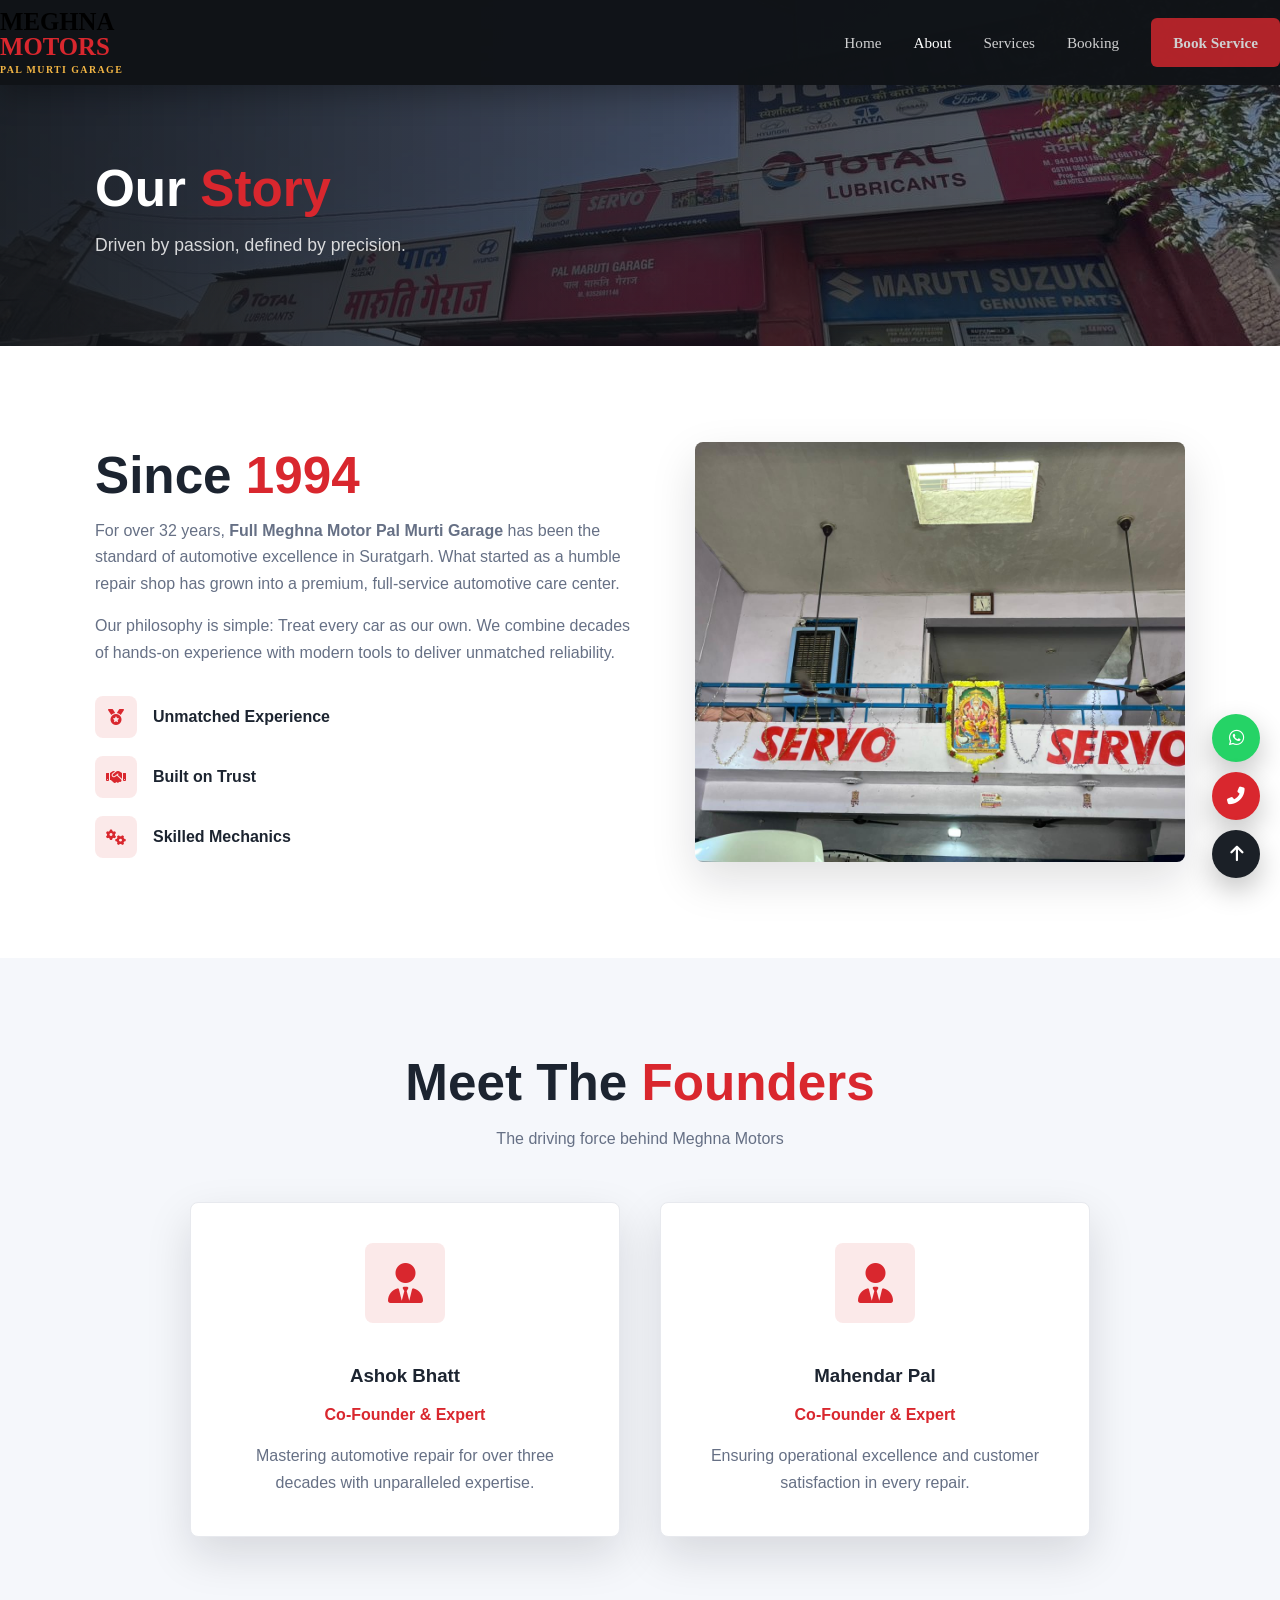
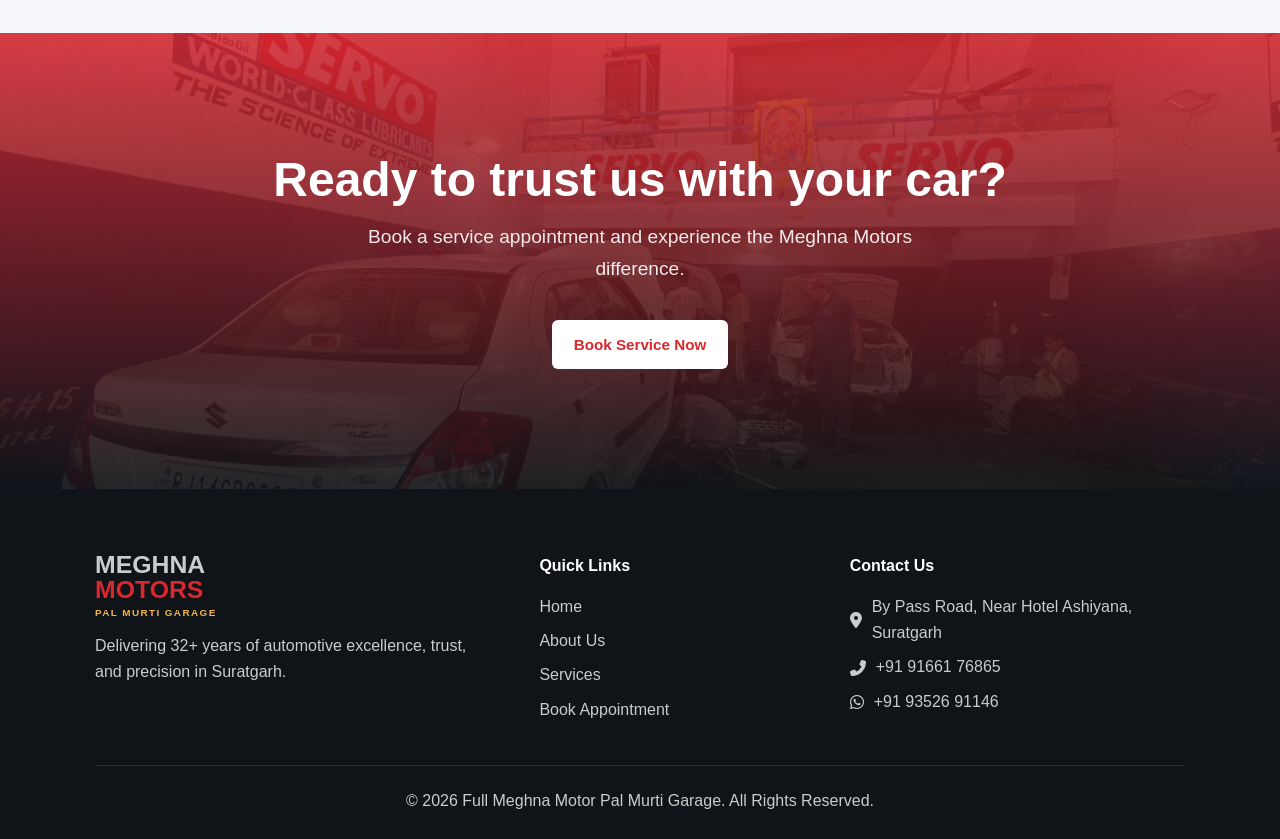
==== about.html @ 24b5ee2b "Add files via upload" ====
<!DOCTYPE html>
<html lang="en">

<head>
    <meta charset="UTF-8">
    <meta name="viewport" content="width=device-width, initial-scale=1.0">
    <meta name="description" content="About Full Meghna Motor Pal Murti Garage - 32+ years of trusted car service in Suratgarh.">
    <meta name="keywords" content="about meghna motors, car service suratgarh, garage history">
    <meta name="author" content="Full Meghna Motor Pal Murti Garage">
    <meta http-equiv="X-Content-Type-Options" content="nosniff">
    <meta http-equiv="X-Frame-Options" content="DENY">
    <meta http-equiv="X-XSS-Protection" content="1; mode=block">
    <title>About Us | Meghna Motor Pal Murti Garage</title>
    <link rel="icon" href="./images/favicon.png">
    <link rel="stylesheet" href="https://cdnjs.cloudflare.com/ajax/libs/font-awesome/6.4.0/css/all.min.css">
    <link rel="stylesheet" href="./style.css">
</head>
<body>

    <!-- Sticky Navbar -->
    <nav class="navbar solid">
        <div class="container">
            <a href="index.html" class="logo">
                Meghna <span>Motors</span>
                <small>PAL MURTI GARAGE</small>
            </a>
            <div class="nav-links">
                <a href="index.html">Home</a>
                <a href="about.html" class="active">About</a>
                <a href="services.html">Services</a>
                <a href="booking.html">Booking</a>
                <a href="booking.html" class="btn btn-primary">Book Service</a>
            </div>
            <button class="hamburger"><i class="fa-solid fa-bars-staggered"></i></button>
        </div>
    </nav>

    <!-- Page Header -->
    <header class="page-header" style="background: linear-gradient(90deg, rgba(16, 19, 23, 0.9), rgba(16, 19, 23, 0.46)), url('./images/hero/2.png') center/cover no-repeat;">
        <div class="container reveal">
            <h1>Our <span class="text-accent">Story</span></h1>
            <p>Driven by passion, defined by precision.</p>
        </div>
    </header>

    <!-- Story Section -->
    <section class="section">
        <div class="container">
            <div class="about-grid">
                <div class="about-text reveal">
                    <h2>Since <span class="text-accent">1994</span></h2>
                    <p>For over 32 years, <strong>Full Meghna Motor Pal Murti Garage</strong> has been the standard of automotive excellence in Suratgarh. What started as a humble repair shop has grown into a premium, full-service automotive care center.</p>
                    <p>Our philosophy is simple: Treat every car as our own. We combine decades of hands-on experience with modern tools to deliver unmatched reliability.</p>
                    
                    <div class="features-list" style="margin-top: 30px;">
                        <div class="feature-item">
                            <div class="feature-icon"><i class="fas fa-medal"></i></div>
                            <div>
                                <h4 style="margin-top: 8px;">Unmatched Experience</h4>
                            </div>
                        </div>
                        <div class="feature-item">
                            <div class="feature-icon"><i class="fas fa-handshake"></i></div>
                            <div>
                                <h4 style="margin-top: 8px;">Built on Trust</h4>
                            </div>
                        </div>
                        <div class="feature-item">
                            <div class="feature-icon"><i class="fas fa-cogs"></i></div>
                            <div>
                                <h4 style="margin-top: 8px;">Skilled Mechanics</h4>
                            </div>
                        </div>
                    </div>
                </div>
                <div class="about-img-wrap reveal-right delay-1">
                    <img src="./images/interior/1.png" alt="Garage History" loading="lazy">
                </div>
            </div>
        </div>
    </section>

    <!-- Owners Section -->
    <section class="section bg-alt">
        <div class="container">
            <div style="text-align: center; margin-bottom: 50px;" class="reveal">
                <h2>Meet The <span class="text-accent">Founders</span></h2>
                <p style="color: var(--text-muted);">The driving force behind Meghna Motors</p>
            </div>
            
            <div class="about-grid" style="grid-template-columns: 1fr 1fr; max-width: 900px; margin: 0 auto; gap: 40px;">
                <div class="service-card reveal" style="padding: 40px; text-align: center;">
                    <div class="feature-icon" style="width: 80px; height: 80px; font-size: 2.5rem; margin: 0 auto 20px;">
                        <i class="fas fa-user-tie"></i>
                    </div>
                    <h3>Ashok Bhatt</h3>
                    <p style="color: var(--accent); font-weight: 600; margin-bottom: 15px;">Co-Founder &amp; Expert</p>
                    <p>Mastering automotive repair for over three decades with unparalleled expertise.</p>
                </div>
                <div class="service-card reveal delay-1" style="padding: 40px; text-align: center;">
                    <div class="feature-icon" style="width: 80px; height: 80px; font-size: 2.5rem; margin: 0 auto 20px;">
                        <i class="fas fa-user-tie"></i>
                    </div>
                    <h3>Mahendar Pal</h3>
                    <p style="color: var(--accent); font-weight: 600; margin-bottom: 15px;">Co-Founder &amp; Expert</p>
                    <p>Ensuring operational excellence and customer satisfaction in every repair.</p>
                </div>
            </div>
        </div>
    </section>

    <!-- CTA -->
    <section class="cta-section reveal">
        <div class="container">
            <h2>Ready to trust us with your car?</h2>
            <p>Book a service appointment and experience the Meghna Motors difference.</p>
            <a href="booking.html" class="btn btn-primary" style="background: #ffffff; color: var(--accent);">Book Service Now</a>
        </div>
    </section>

    <!-- Footer -->
    <footer class="footer">
        <div class="container">
            <div class="footer-grid">
                <div class="reveal">
                    <a href="index.html" class="logo">
                        Meghna <span>Motors</span>
                        <small>PAL MURTI GARAGE</small>
                    </a>
                    <p style="margin-top: 15px;">Delivering 32+ years of automotive excellence, trust, and precision in Suratgarh.</p>
                </div>
                
                <div class="reveal delay-1">
                    <h4>Quick Links</h4>
                    <ul>
                        <li><a href="index.html">Home</a></li>
                        <li><a href="about.html">About Us</a></li>
                        <li><a href="services.html">Services</a></li>
                        <li><a href="booking.html">Book Appointment</a></li>
                    </ul>
                </div>
                
                <div class="footer-contact reveal delay-2">
                    <h4>Contact Us</h4>
                    <p><i class="fas fa-map-marker-alt"></i> By Pass Road, Near Hotel Ashiyana, Suratgarh</p>
                    <p><i class="fas fa-phone-alt"></i> +91 91661 76865</p>
                    <p><i class="fab fa-whatsapp"></i> +91 93526 91146</p>
                </div>
            </div>
            
            <div class="footer-bottom">
                <p>&copy; 2026 Full Meghna Motor Pal Murti Garage. All Rights Reserved.</p>
            </div>
        </div>
    </footer>

    <!-- Floating Action Buttons -->
    <div class="floating-actions">
        <a href="https://wa.me/919352691146" class="float-btn btn-wa"><i class="fab fa-whatsapp"></i></a>
        <a href="tel:+919166176865" class="float-btn btn-call"><i class="fas fa-phone-alt"></i></a>
        <button class="float-btn btn-top"><i class="fas fa-arrow-up"></i></button>
    </div>

    <script src="./script.js"></script>
</body>
</html>
---- style.css ----
:root {
    --dark: #101317;
    --dark-soft: #1b2027;
    --accent: #d9272e;
    --accent-dark: #a71920;
    --gold: #f2b544;
    --text: #1c2430;
    --text-muted: #667085;
    --line: #e7e9ee;
    --bg: #ffffff;
    --bg-alt: #f5f7fb;
    --shadow: 0 18px 45px rgba(16, 19, 23, 0.13);
}

* { box-sizing: border-box; margin: 0; padding: 0; }
html { scroll-behavior: smooth; }
body {
    background: var(--bg);
    color: var(--text);
    font-family: "Inter", Arial, sans-serif;
    line-height: 1.65;
    overflow-x: hidden;
    opacity: 0;
    transition: opacity 0.6s ease;
}
body.loaded {
    opacity: 1;
}
a { color: inherit; text-decoration: none; }
img { display: block; max-width: 100%; height: auto; object-fit: cover; }
.container { width: 100%; max-width: 1120px; padding: 0 15px; margin: 0 auto; }

.navbar {
    position: absolute;
    top: 0;
    width: 100%;
    padding: 25px 80px;
    display: flex;
    justify-content: space-between;
    font-family: 'Playfair Display', serif;
    z-index: 1000;
    color: #000000;
    transition: 0.4s ease;
}
.navbar.solid,
.navbar.scrolled {
    background: rgba(16, 19, 23, 0.98);
    box-shadow: 0 10px 30px rgba(0, 0, 0, 0.3);
    padding: 10px 0;
}

.navbar .container {
    width: 100%;
    max-width: none;
    padding: 0;
    margin: 0;
    display: flex;
    justify-content: space-between;
    align-items: center;
}
.logo {
    display: inline-flex;
    flex-direction: column;
    font-size: 1.55rem;
    font-weight: 800;
    letter-spacing: 0;
    line-height: 1;
    text-transform: uppercase;
    margin-left: 0;
}
.logo span, .text-accent { color: var(--accent); }
.logo small {
    color: var(--gold);
    font-size: 0.62rem;
    font-weight: 700;
    letter-spacing: 1.4px;
    margin-top: 5px;
}
.nav-brand {
    font-family: 'Playfair Display', serif;
    font-size: 1rem;
    font-weight: 500;
    letter-spacing: 0.5px;
    color: #000000;
    text-transform: none;
}
.nav-links { align-items: center; display: flex; gap: 32px; font-family: 'Playfair Display', serif; font-size: 0.95rem; font-weight: 500; }
.nav-links a { opacity: 0.8; transition: color 0.2s ease, opacity 0.2s ease; }
.nav-links a:hover, .nav-links a.active { color: #000000; opacity: 1; }
.navbar.scrolled .nav-brand,
.navbar.scrolled .nav-links a,
.navbar.solid .nav-brand,
.navbar.solid .nav-links a { color: #ffffff; }
.navbar.reveal .nav-brand,
.navbar.reveal .nav-links a { color: #000000; }
.navbar.reveal {
    background: #ffffff;
    color: #000000;
    box-shadow: 0 5px 20px rgba(0,0,0,0.08);
    opacity: 1;
    transform: none;
}
.navbar.reveal a {
    color: #000000;
}
.navbar.reveal .hamburger {
    color: #000000;
}

.btn {
    align-items: center;
    border: 0;
    border-radius: 6px;
    cursor: pointer;
    display: inline-flex;
    font-family: inherit;
    font-size: 0.95rem;
    font-weight: 700;
    justify-content: center;
    min-height: 46px;
    padding: 12px 22px;
    transition: all 0.3s ease;
    white-space: nowrap;
}
.btn:hover {
    transform: translateY(-3px) scale(1.05);
    box-shadow: 0 10px 20px rgba(217, 39, 46, 0.4);
}
.btn-primary { background: var(--accent); color: #ffffff; }
.btn-primary:hover { background: var(--accent-dark); box-shadow: 0 10px 25px rgba(217, 39, 46, 0.6); }
.btn-outline, .btn-outline-white { background: transparent; border: 1px solid currentColor; }
.btn-outline { color: var(--accent); }
.btn-outline:hover { background: var(--bg-alt); color: var(--accent-dark); border-color: var(--accent-dark); }
.btn-outline-white { color: #ffffff; }
.btn-outline-white:hover { background: rgba(255, 255, 255, 0.1); }

.hamburger {
    align-items: center;
    background: rgba(255, 255, 255, 0.12);
    border: 1px solid rgba(255, 255, 255, 0.24);
    border-radius: 6px;
    color: #ffffff;
    cursor: pointer;
    display: none;
    height: 44px;
    justify-content: center;
    width: 44px;
}

.hero {
    background: #ffffff;
    height: 100vh;
    display: flex;
    align-items: flex-start;
    justify-content: flex-start;
    position: relative;
    z-index: 1;
    overflow: hidden;
    color: #000000;
    transition: 1.2s ease;
}
.hero::after {
    content: "";
    position: absolute;
    right: 100px;
    top: 50%;
    width: 300px;
    height: 1px;
    background: #ccc;
    transform: rotate(-30deg);
}

.hero.reveal {
    background:
        linear-gradient(rgba(0,0,0,0.2), rgba(0,0,0,0.2)),
        url('./images/hero/1.png');
    background-size: cover;
    background-position: center;
    transition: 1.2s ease;
    opacity: 1;
    transform: none;
}

.hero.reveal * {
    color: #ffffff;
}

.hero-content {
    margin-top: 140px;
    padding-left: 80px;
    max-width: 600px;
    position: relative;
    z-index: 1;
}

.hero h1 {
    font-family: 'Playfair Display', serif;
    font-size: 4.2rem;
    font-weight: 600;
    line-height: 1.05;
}

.hero span {
    color: #e11d2e;
}

.hero h2 {
    font-family: 'Inter', sans-serif;
    font-size: 1.1rem;
    font-weight: 500;
    margin-top: 8px;
}

.hero p {
    font-family: 'Inter', sans-serif;
    font-size: 0.95rem;
    opacity: 0.7;
    margin-top: 8px;
}

.hero.reveal p {
    opacity: 0.7;
}

@keyframes revealText {
    to {
        opacity: 1;
        transform: translateY(0);
    }
}

@keyframes fadeUp {
    to {
        opacity: 1;
        transform: translateY(0);
    }
}

@keyframes fadeIn {
    to {
        opacity: 1;
    }
}

@keyframes popIn {
    to {
        opacity: 1;
        transform: scale(1);
    }
}

@keyframes zoomBg {
    0% { transform: scale(1); }
    100% { transform: scale(1.05); }
}

.quick-services { margin-top: -70px; position: relative; z-index: 5; }
.qs-grid { display: grid; gap: 18px; grid-template-columns: repeat(3, minmax(0, 1fr)); }
.qs-card, .service-card { background: #ffffff; border: 1px solid var(--line); border-radius: 8px; box-shadow: var(--shadow); transition: transform 0.3s ease, box-shadow 0.3s ease; }
.qs-card:hover, .service-card:hover { transform: translateY(-5px); box-shadow: 0 10px 20px rgba(0,0,0,0.08); }
.float-btn { transition: all 0.3s ease; }
.float-btn:hover { transform: scale(1.1); box-shadow: 0 10px 25px rgba(217, 39, 46, 0.3); }
.qs-card { align-items: center; display: flex; gap: 18px; min-height: 132px; padding: 26px; }
.qs-icon, .feature-icon {
    align-items: center;
    background: rgba(217, 39, 46, 0.1);
    border-radius: 8px;
    color: var(--accent);
    display: inline-flex;
    flex: 0 0 auto;
    justify-content: center;
}
.qs-icon { font-size: 2rem; height: 62px; width: 62px; }

.section {
    padding: 96px 0;
    position: relative;
    z-index: 2;
    background: #ffffff;
    transform: translateY(60px);
    opacity: 0;
    transition: all 0.6s ease;
}
.section.show {
    transform: translateY(0);
    opacity: 1;
}
.bg-alt { background: var(--bg-alt); }
.page-header {
    background: linear-gradient(90deg, rgba(16, 19, 23, 0.9), rgba(16, 19, 23, 0.46)), url("./images/hero/2.png") center/cover no-repeat;
    color: #ffffff;
    padding: 160px 0 86px;
}
.page-header h1, .section h2, .cta-section h2 { font-size: clamp(2rem, 4vw, 3.45rem); font-weight: 800; line-height: 1.12; margin-bottom: 14px; }
.page-header p, .section p { color: var(--text-muted); }
.page-header p { color: rgba(255, 255, 255, 0.82); font-size: 1.1rem; }

/* Brands Section */
.brands-wrapper {
    overflow: hidden;
    background: #ffffff;
    padding: 20px 0;
    position: relative;
    z-index: 2;
    transform: translateY(60px);
    opacity: 0;
    transition: all 0.6s ease;
}
.brands-wrapper.show {
    transform: translateY(0);
    opacity: 1;
}
.brands-track {
    display: flex;
    gap: 50px;
    width: max-content;
    animation: scrollIcons 20s linear infinite;
}
.brand-logo {
    width: 60px;
    height: 60px;
    opacity: 0.8;
    color: var(--text-muted);
    transition: transform 0.3s ease, opacity 0.3s ease, filter 0.3s ease, color 0.3s ease;
    cursor: pointer;
}
.brand-logo:hover {
    transform: scale(1.1);
    opacity: 1;
    color: var(--accent);
    filter: drop-shadow(0 0 8px rgba(217, 39, 46, 0.4));
}

@keyframes scrollIcons {
    0% { transform: translateX(0); }
    100% { transform: translateX(-50%); }
}

.about-grid { align-items: center; display: grid; gap: 58px; grid-template-columns: 1.05fr 0.95fr; }
.about-text p + p { margin-top: 16px; }
.about-img-wrap { border-radius: 8px; min-height: 420px; overflow: hidden; position: relative; box-shadow: var(--shadow); }
.about-img-wrap img { height: 100%; min-height: 420px; object-fit: cover; width: 100%; }
.exp-badge {
    align-items: center;
    background: var(--accent);
    border-radius: 8px;
    bottom: 24px;
    color: #ffffff;
    display: flex;
    gap: 14px;
    left: 24px;
    padding: 18px 20px;
    position: absolute;
}
.exp-badge h3 { font-size: 2.3rem; line-height: 1; }
.exp-badge p { color: #ffffff; font-size: 0.85rem; line-height: 1.25; }
.features-list { display: grid; gap: 18px; }
.feature-item { align-items: flex-start; display: flex; gap: 16px; }
.feature-icon { font-size: 1rem; height: 42px; width: 42px; }

.service-grid, .booking-grid, .gallery-grid { display: grid; gap: 24px; }
.service-grid { grid-template-columns: repeat(3, minmax(0, 1fr)); }
.service-card { padding: 30px; }
.service-card h3 { margin: 18px 0 10px; }
.booking-grid { align-items: start; grid-template-columns: 1fr 0.75fr; }
.booking-form {
    background: #ffffff;
    border: 1px solid var(--line);
    border-radius: 8px;
    box-shadow: var(--shadow);
    display: grid;
    gap: 16px;
    padding: 30px;
}
.form-row { display: grid; gap: 16px; grid-template-columns: 1fr 1fr; }
label { color: var(--text); display: grid; font-weight: 600; gap: 7px; }
input, select, textarea { border: 1px solid #d7dbe4; border-radius: 6px; font: inherit; min-height: 46px; padding: 11px 13px; width: 100%; }
textarea { min-height: 120px; resize: vertical; }

.gallery-grid { grid-template-columns: repeat(3, minmax(0, 1fr)); }
.gallery-item { aspect-ratio: 4 / 3; border-radius: 8px; overflow: hidden; box-shadow: var(--shadow); }
.gallery-item img { height: 100%; object-fit: cover; transition: transform 0.35s ease; width: 100%; }
.gallery-item:hover img { transform: scale(1.06); }

.cta-section { 
    background: linear-gradient(rgba(217, 39, 46, 0.85), rgba(16, 19, 23, 0.9)), url("./images/hero/3.png") center/cover no-repeat;
    color: #ffffff; 
    padding: 120px 0; 
    text-align: center; 
    position: relative;
}
.cta-section p { color: rgba(255, 255, 255, 0.9); margin: 0 auto 36px; max-width: 620px; font-size: 1.2rem; }
.cta-section h2 { font-size: 3rem !important; }

.footer { background: var(--dark); color: rgba(255, 255, 255, 0.78); padding: 64px 0 24px; }
.footer-grid { display: grid; gap: 42px; grid-template-columns: 1.2fr 0.8fr 1fr; }
.footer h4 { color: #ffffff; margin-bottom: 14px; }
.footer ul { display: grid; gap: 8px; list-style: none; }
.footer a:hover { color: var(--gold); }
.footer-contact p { align-items: center; display: flex; gap: 10px; margin-bottom: 8px; }
.footer-bottom { border-top: 1px solid rgba(255, 255, 255, 0.12); margin-top: 42px; padding-top: 22px; text-align: center; }

.floating-actions { bottom: 22px; display: grid; gap: 10px; position: fixed; right: 20px; z-index: 999; }
.float-btn {
    align-items: center;
    border: 0;
    border-radius: 999px;
    box-shadow: 0 12px 28px rgba(0, 0, 0, 0.24);
    color: #ffffff;
    cursor: pointer;
    display: inline-flex;
    font-size: 1.1rem;
    height: 48px;
    justify-content: center;
    width: 48px;
}
.btn-wa { background: #25d366; }
.btn-call { background: var(--accent); }
.btn-top { background: var(--dark-soft); }

.reveal { opacity: 0; transform: translateY(22px); transition: opacity 1s cubic-bezier(0.16, 1, 0.3, 1), transform 1s cubic-bezier(0.16, 1, 0.3, 1); }
h1.reveal, h2.reveal, h3.reveal, .reveal-left { opacity: 0; transform: translateX(-50px); transition: opacity 1s cubic-bezier(0.16, 1, 0.3, 1), transform 1s cubic-bezier(0.16, 1, 0.3, 1); }
.reveal-right { opacity: 0; transform: translateX(50px); transition: opacity 1s cubic-bezier(0.16, 1, 0.3, 1), transform 1s cubic-bezier(0.16, 1, 0.3, 1); }
p.reveal, .reveal-up { opacity: 0; transform: translateY(30px); transition: opacity 1s cubic-bezier(0.16, 1, 0.3, 1), transform 1s cubic-bezier(0.16, 1, 0.3, 1); }
.reveal-zoom { opacity: 0; transform: scale(0.9); transition: opacity 1s cubic-bezier(0.16, 1, 0.3, 1), transform 1s cubic-bezier(0.16, 1, 0.3, 1); }
.btn.reveal { opacity: 0; transform: scale(0.9); transition: opacity 0.8s cubic-bezier(0.16, 1, 0.3, 1), transform 0.8s cubic-bezier(0.16, 1, 0.3, 1); }
.reveal.active, .reveal-left.active, .reveal-right.active, .reveal-up.active, .reveal-zoom.active, h1.reveal.active, h2.reveal.active, h3.reveal.active, p.reveal.active, .btn.reveal.active,
.reveal.visible, .reveal-left.visible, .reveal-right.visible, .reveal-up.visible, .reveal-zoom.visible, h1.reveal.visible, h2.reveal.visible, h3.reveal.visible, p.reveal.visible, .btn.reveal.visible { opacity: 1; transform: none; }
.delay-1 { transition-delay: 0.12s; }
.delay-2 { transition-delay: 0.22s; }

@media (max-width: 860px) {
    .hamburger { display: inline-flex; }
    .nav-links {
        background: rgba(16, 19, 23, 0.98);
        border-top: 1px solid rgba(255, 255, 255, 0.1);
        display: grid;
        gap: 0;
        left: 0;
        padding: 14px 16px 22px;
        position: absolute;
        right: 0;
        top: 100%;
        transform: translateY(-130%);
        transition: transform 0.25s ease;
        z-index: -1;
    }
    .nav-links.open { transform: translateY(0); }
    .nav-links a { padding: 12px 0; }
    .hero { min-height: 92vh; }
    .quick-services { margin-top: 0; padding-top: 18px; }
    .qs-grid, .service-grid, .gallery-grid, .about-grid, .booking-grid, .footer-grid, .form-row { grid-template-columns: 1fr !important; }
    .section { padding: 68px 0; }
    .about-img-wrap, .about-img-wrap img { min-height: 300px; }
}

@media (max-width: 768px) {
    .navbar .container {
        padding: 0 20px;
    }
    .section {
        padding: 60px 0 !important;
    }
    .hero {
        height: 100vh;
        padding: 0;
        align-items: flex-start;
        justify-content: flex-start;
        text-align: left;
    }
    .hero-content {
        padding-left: 28px;
        padding-right: 28px;
    }
    .hero h1 {
        font-size: 3rem;
    }
    .hero::after {
        right: 28px;
        width: 150px;
    }
    .brands-track {
        gap: 30px;
    }
    .brand-logo {
        width: 40px;
        height: 40px;
    }
    .qs-card:active, .service-card:active, .review-card:active {
        transform: scale(0.98);
        box-shadow: 0 15px 30px rgba(0, 0, 0, 0.15);
        transition: transform 0.2s ease, box-shadow 0.2s ease;
    }
}

@media (max-width: 520px) {
    .logo { font-size: 1.25rem; }
    .qs-card, .service-card, .booking-form { padding: 22px; }
    .floating-actions { bottom: 14px; right: 12px; }
}
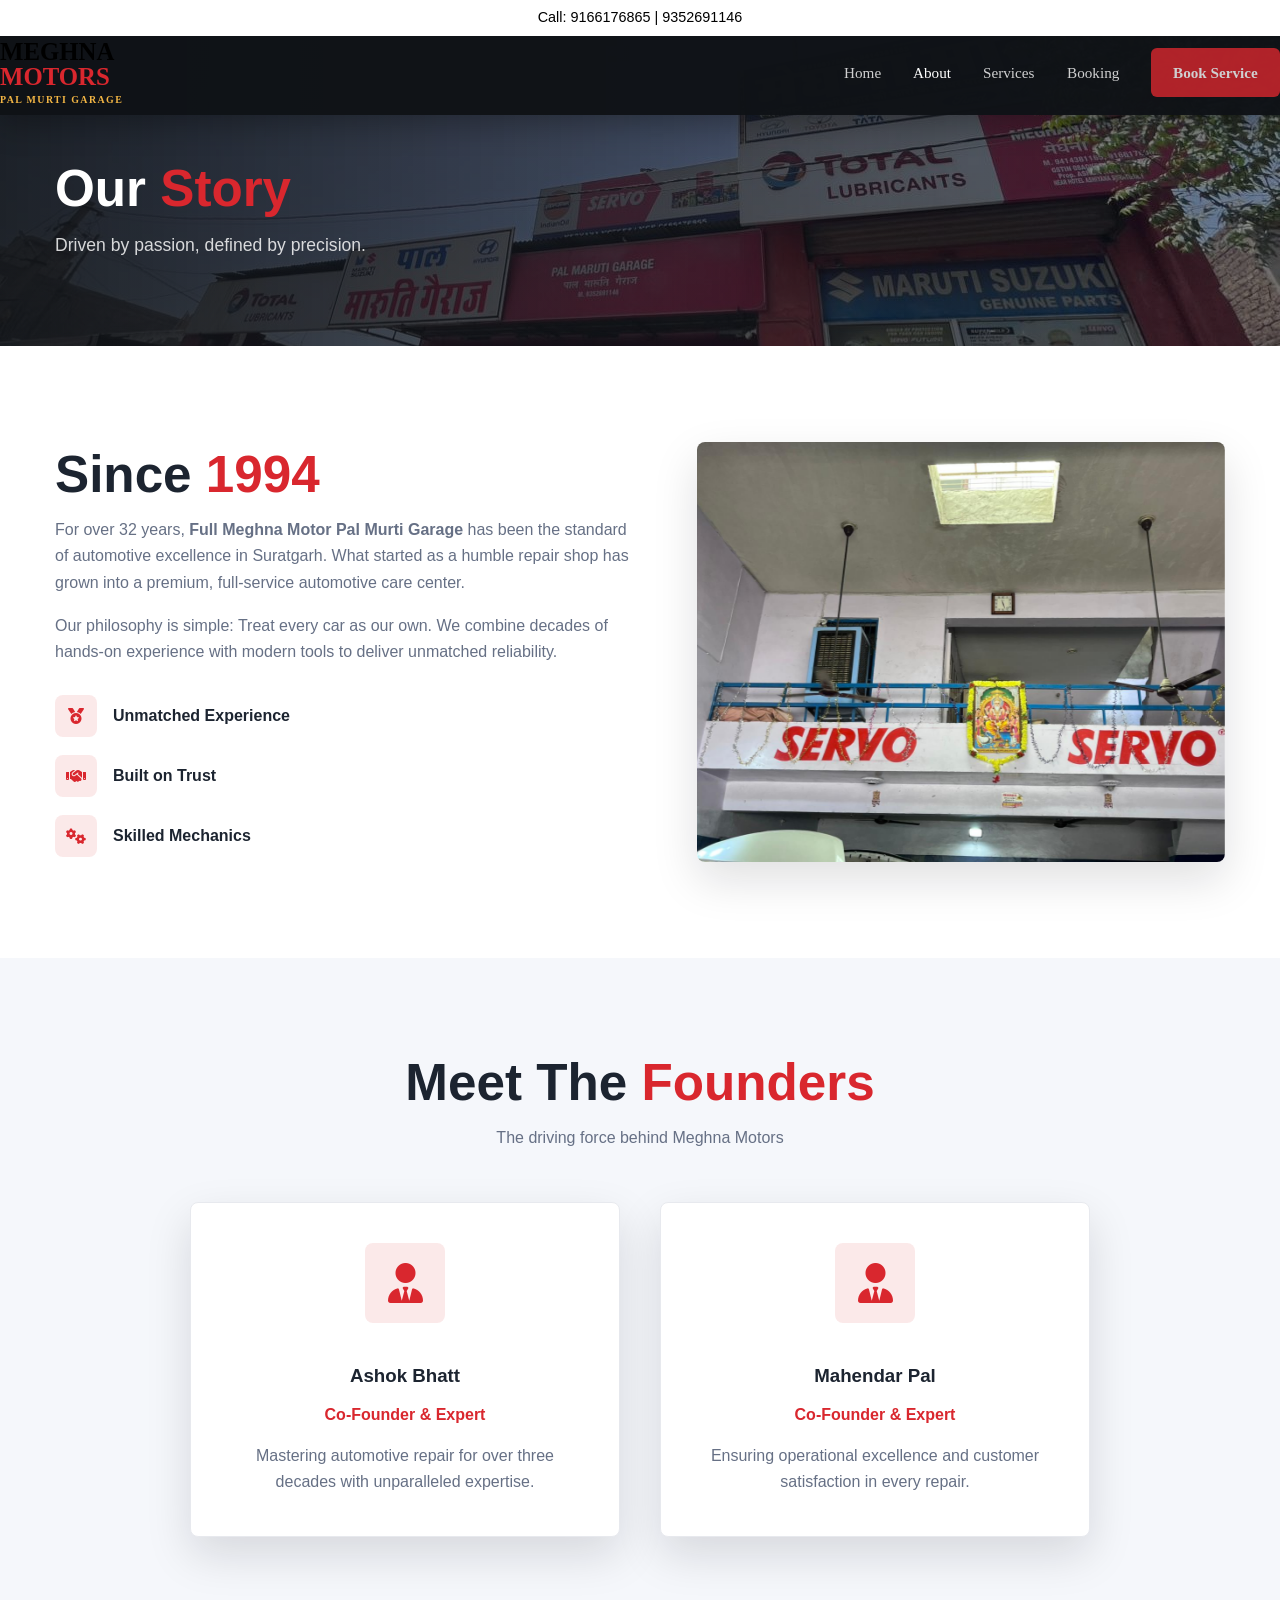
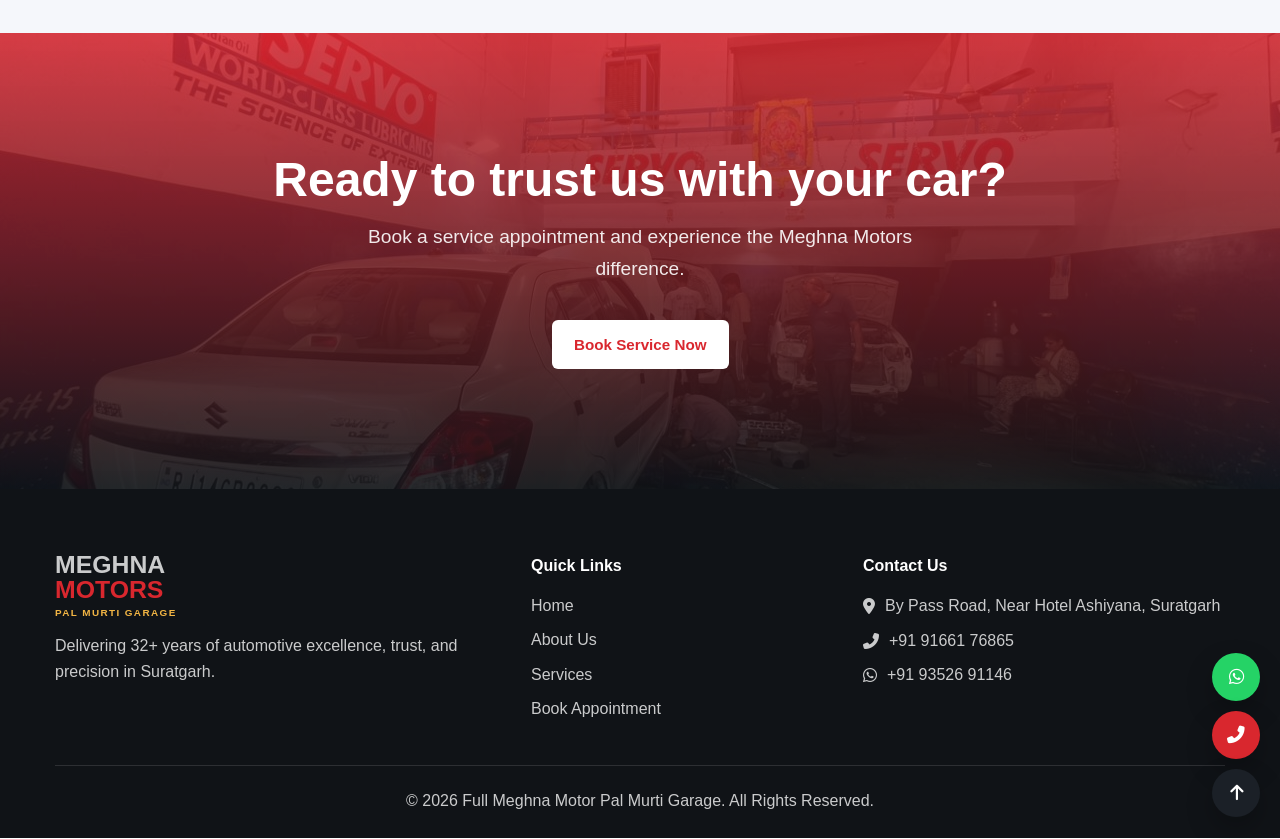
==== commit f5e813c0: "Add files via upload" ====
--- a/about.html
+++ b/about.html
@@ -3,7 +3,7 @@
 
 <head>
     <meta charset="UTF-8">
-    <meta name="viewport" content="width=device-width, initial-scale=1.0">
+    <meta name="viewport" content="width=device-width, initial-scale=1.0, viewport-fit=cover">
     <meta name="description" content="About Full Meghna Motor Pal Murti Garage - 32+ years of trusted car service in Suratgarh.">
     <meta name="keywords" content="about meghna motors, car service suratgarh, garage history">
     <meta name="author" content="Full Meghna Motor Pal Murti Garage">
@@ -16,6 +16,11 @@
     <link rel="stylesheet" href="./style.css">
 </head>
 <body>
+
+    <!-- Top Contact Bar -->
+    <div class="top-bar">
+        Call: 9166176865 | 9352691146
+    </div>
 
     <!-- Sticky Navbar -->
     <nav class="navbar solid">
--- a/style.css
+++ b/style.css
@@ -12,27 +12,50 @@
     --shadow: 0 18px 45px rgba(16, 19, 23, 0.13);
 }
 
-* { box-sizing: border-box; margin: 0; padding: 0; }
+* { box-sizing: border-box; margin: 0; padding: 0; will-change: transform; }
+html, body {
+    margin: 0;
+    padding: 0;
+    overflow-x: hidden;
+    background: #ffffff !important;
+}
 html { scroll-behavior: smooth; }
 body {
-    background: var(--bg);
     color: var(--text);
     font-family: "Inter", Arial, sans-serif;
     line-height: 1.65;
-    overflow-x: hidden;
     opacity: 0;
     transition: opacity 0.6s ease;
 }
 body.loaded {
     opacity: 1;
 }
+body::before,
+body::after {
+    display: none !important;
+    content: none !important;
+}
 a { color: inherit; text-decoration: none; }
-img { display: block; max-width: 100%; height: auto; object-fit: cover; }
-.container { width: 100%; max-width: 1120px; padding: 0 15px; margin: 0 auto; }
+img { max-width: 100%; height: auto; display: block; }
+.container { width: 100%; max-width: 1200px; margin: 0 auto; padding: 0 15px; }
+
+.top-bar {
+    position: fixed;
+    top: 0;
+    left: 0;
+    width: 100%;
+    background: #ffffff;
+    color: #000;
+    font-size: 0.9rem;
+    padding: 6px 20px;
+    text-align: center;
+    z-index: 9999;
+}
 
 .navbar {
-    position: absolute;
-    top: 0;
+    position: fixed;
+    top: 30px;
+    left: 0;
     width: 100%;
     padding: 25px 80px;
     display: flex;
@@ -148,49 +171,37 @@
 }
 
 .hero {
-    background: #ffffff;
+    position: relative;
+    width: 100%;
     height: 100vh;
+    overflow: hidden;
     display: flex;
     align-items: flex-start;
     justify-content: flex-start;
-    position: relative;
+    background: #ffffff;
+}
+
+.hero-bg {
+    position: absolute;
+    inset: 0;
+    background: linear-gradient(rgba(0,0,0,0.15), rgba(0,0,0,0.15)), url('./images/hero/1.png') center/cover no-repeat;
     z-index: 1;
-    overflow: hidden;
-    color: #000000;
-    transition: 1.2s ease;
-}
-.hero::after {
-    content: "";
+    opacity: 0;
+}
+
+.hero.loaded .hero-bg {
+    opacity: 1;
+    transition: opacity 1.2s ease;
+}
+
+.hero-content {
     position: absolute;
-    right: 100px;
-    top: 50%;
-    width: 300px;
-    height: 1px;
-    background: #ccc;
-    transform: rotate(-30deg);
-}
-
-.hero.reveal {
-    background:
-        linear-gradient(rgba(0,0,0,0.2), rgba(0,0,0,0.2)),
-        url('./images/hero/1.png');
-    background-size: cover;
-    background-position: center;
-    transition: 1.2s ease;
-    opacity: 1;
-    transform: none;
-}
-
-.hero.reveal * {
-    color: #ffffff;
-}
-
-.hero-content {
-    margin-top: 140px;
-    padding-left: 80px;
-    max-width: 600px;
-    position: relative;
-    z-index: 1;
+    top: 120px;
+    left: 80px;
+    z-index: 2;
+    max-width: 500px;
+    opacity: 1;
+    color: #000;
 }
 
 .hero h1 {
@@ -198,10 +209,15 @@
     font-size: 4.2rem;
     font-weight: 600;
     line-height: 1.05;
-}
-
-.hero span {
+    color: #000;
+}
+
+.hero h1 span {
     color: #e11d2e;
+}
+
+.hero.loaded .hero-content {
+    color: #ffffff;
 }
 
 .hero h2 {
@@ -218,8 +234,43 @@
     margin-top: 8px;
 }
 
-.hero.reveal p {
-    opacity: 0.7;
+/* Stagger Animations */
+.hero h1,
+.hero h2,
+.hero p,
+.hero-btns {
+    opacity: 0;
+    transform: translateY(30px);
+}
+
+.hero:not(.loaded) h1,
+.hero:not(.loaded) h2,
+.hero:not(.loaded) p {
+    opacity: 1;
+    transform: none;
+}
+
+.hero.loaded h1 {
+    transition: 0.8s ease;
+    transition-delay: 0.3s;
+    opacity: 1;
+    transform: none;
+    color: #ffffff;
+}
+
+.hero.loaded h2,
+.hero.loaded p {
+    transition: 0.8s ease;
+    transition-delay: 0.6s;
+    opacity: 1;
+    transform: none;
+}
+
+.hero.loaded .hero-btns {
+    transition: 0.8s ease;
+    transition-delay: 0.9s;
+    opacity: 1;
+    transform: none;
 }
 
 @keyframes revealText {
@@ -254,7 +305,7 @@
     100% { transform: scale(1.05); }
 }
 
-.quick-services { margin-top: -70px; position: relative; z-index: 5; }
+.quick-services { margin-top: 0; position: relative; z-index: 5; }
 .qs-grid { display: grid; gap: 18px; grid-template-columns: repeat(3, minmax(0, 1fr)); }
 .qs-card, .service-card { background: #ffffff; border: 1px solid var(--line); border-radius: 8px; box-shadow: var(--shadow); transition: transform 0.3s ease, box-shadow 0.3s ease; }
 .qs-card:hover, .service-card:hover { transform: translateY(-5px); box-shadow: 0 10px 20px rgba(0,0,0,0.08); }
@@ -462,22 +513,19 @@
         padding: 60px 0 !important;
     }
     .hero {
-        height: 100vh;
+        height: 60vh;
+        min-height: 60vh;
         padding: 0;
-        align-items: flex-start;
-        justify-content: flex-start;
-        text-align: left;
     }
     .hero-content {
-        padding-left: 28px;
-        padding-right: 28px;
+        top: 100px;
+        left: 20px;
+        max-width: 90%;
+        padding: 0;
+        margin: 0;
     }
     .hero h1 {
-        font-size: 3rem;
-    }
-    .hero::after {
-        right: 28px;
-        width: 150px;
+        font-size: 1.8rem;
     }
     .brands-track {
         gap: 30px;
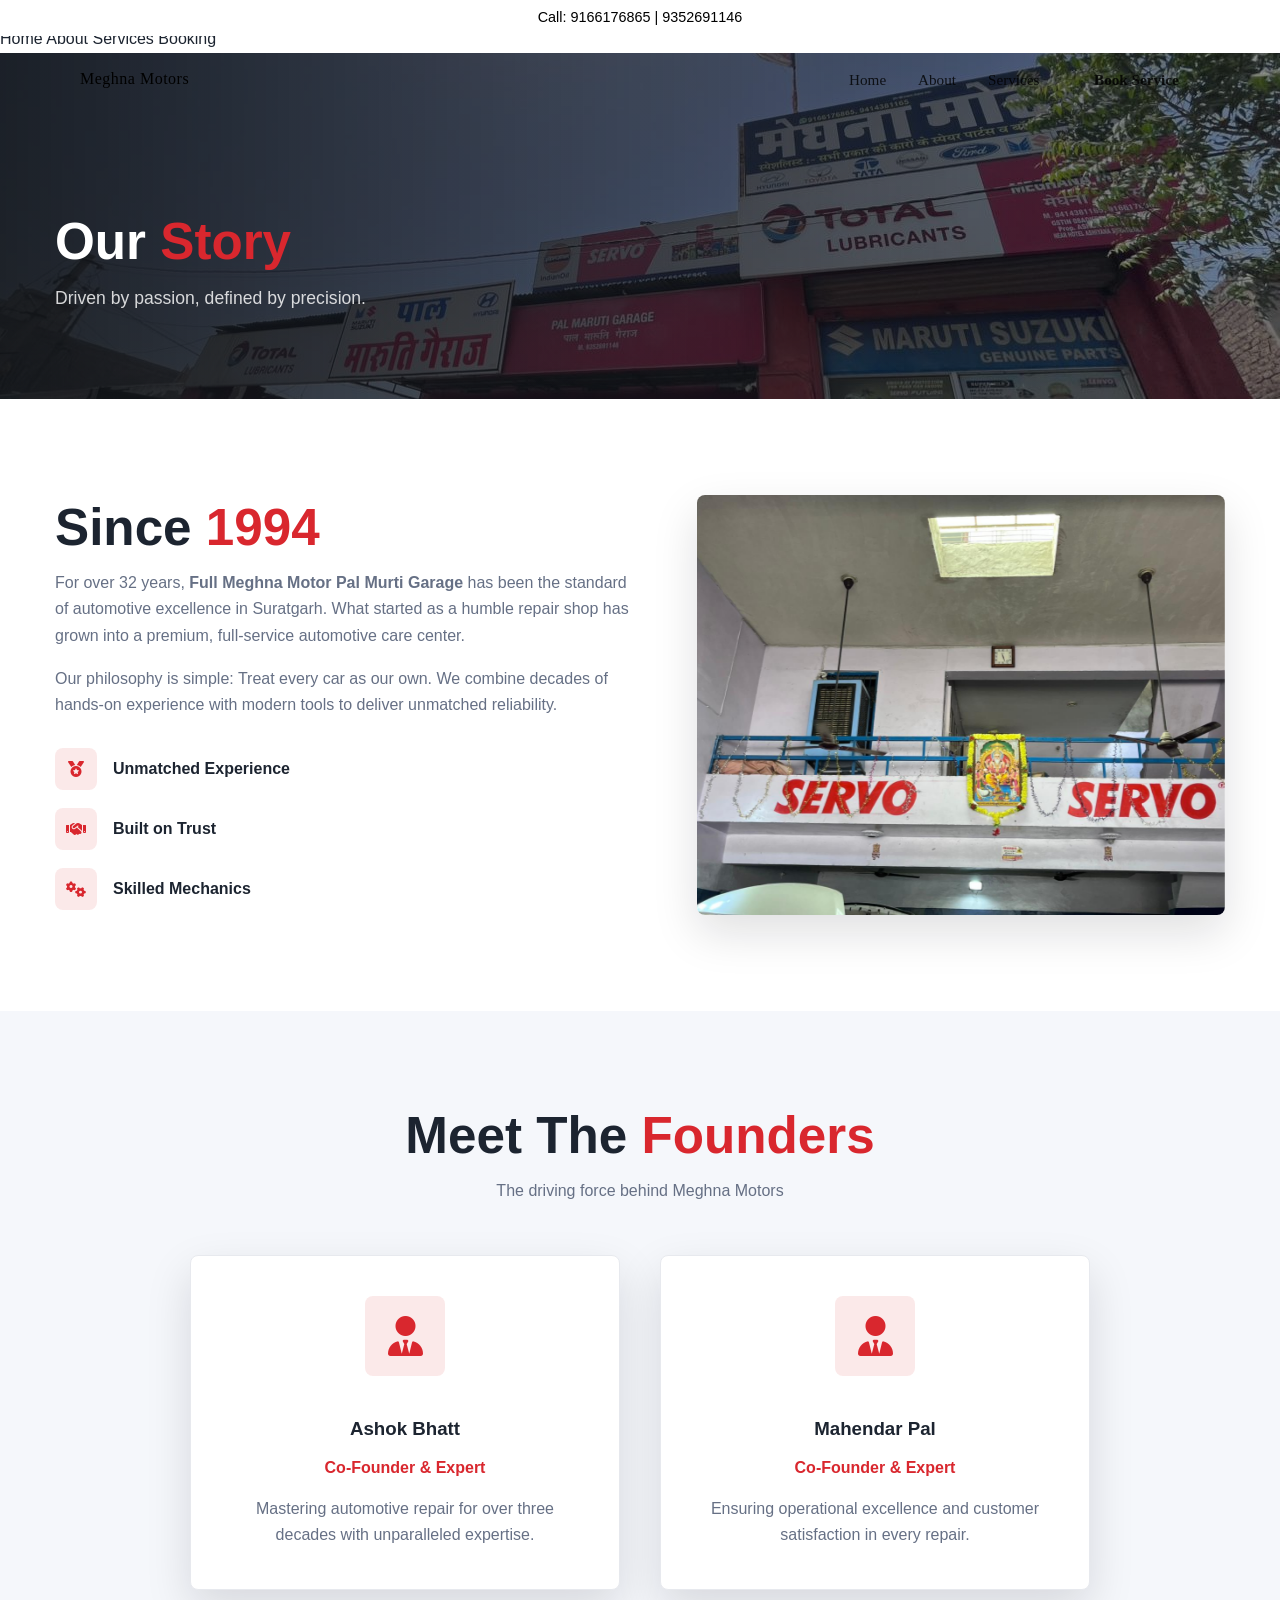
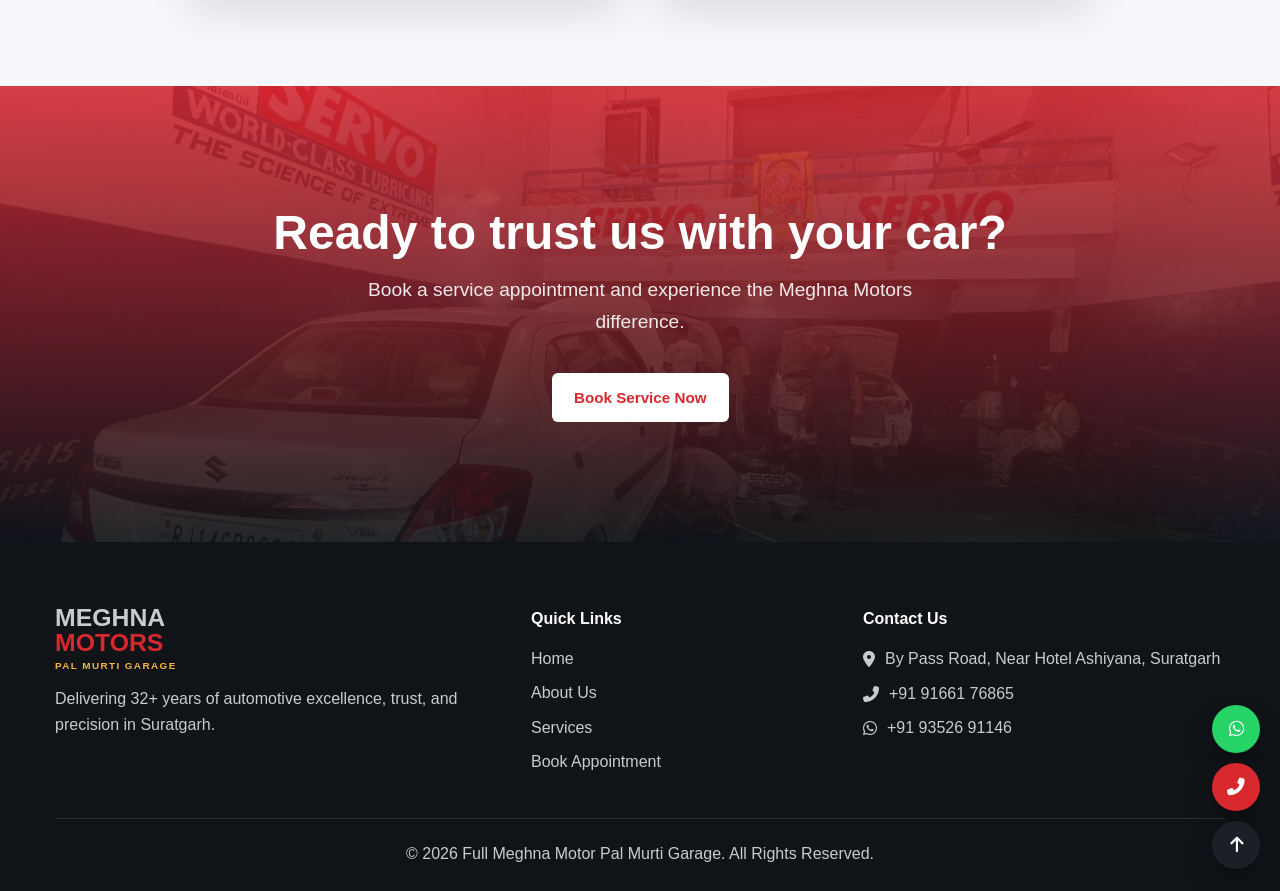
==== commit 4281c3e2: "Refactor HTML structure and improve formatting" ====
--- a/about.html
+++ b/about.html
@@ -1,171 +1,283 @@
-<!DOCTYPE html>
+<!doctype html>
 <html lang="en">
-
-<head>
-    <meta charset="UTF-8">
-    <meta name="viewport" content="width=device-width, initial-scale=1.0, viewport-fit=cover">
-    <meta name="description" content="About Full Meghna Motor Pal Murti Garage - 32+ years of trusted car service in Suratgarh.">
-    <meta name="keywords" content="about meghna motors, car service suratgarh, garage history">
-    <meta name="author" content="Full Meghna Motor Pal Murti Garage">
-    <meta http-equiv="X-Content-Type-Options" content="nosniff">
-    <meta http-equiv="X-Frame-Options" content="DENY">
-    <meta http-equiv="X-XSS-Protection" content="1; mode=block">
+  <head>
+    <meta charset="UTF-8" />
+    <meta
+      name="viewport"
+      content="width=device-width, initial-scale=1.0, viewport-fit=cover"
+    />
+    <meta
+      name="description"
+      content="About Full Meghna Motor Pal Murti Garage - 32+ years of trusted car service in Suratgarh."
+    />
+    <meta
+      name="keywords"
+      content="about meghna motors, car service suratgarh, garage history"
+    />
+    <meta name="author" content="Full Meghna Motor Pal Murti Garage" />
+    <meta http-equiv="X-Content-Type-Options" content="nosniff" />
+    <meta http-equiv="X-Frame-Options" content="DENY" />
+    <meta http-equiv="X-XSS-Protection" content="1; mode=block" />
     <title>About Us | Meghna Motor Pal Murti Garage</title>
-    <link rel="icon" href="./images/favicon.png">
-    <link rel="stylesheet" href="https://cdnjs.cloudflare.com/ajax/libs/font-awesome/6.4.0/css/all.min.css">
-    <link rel="stylesheet" href="./style.css">
-</head>
-<body>
-
+    <link rel="icon" href="./images/favicon.png" />
+    <link
+      rel="stylesheet"
+      href="https://cdnjs.cloudflare.com/ajax/libs/font-awesome/6.4.0/css/all.min.css"
+    />
+    <link rel="stylesheet" href="./style.css" />
+  </head>
+  <body>
     <!-- Top Contact Bar -->
-    <div class="top-bar">
-        Call: 9166176865 | 9352691146
+    <div class="top-bar">Call: 9166176865 | 9352691146</div>
+
+    <!-- Sticky Navbar -->
+    <nav class="navbar">
+      <div class="container">
+        <a href="index.html" class="nav-brand"> Meghna Motors </a>
+        <div class="nav-links">
+          <a href="index.html">Home</a>
+          <a href="about.html">About</a>
+          <a href="services.html">Services</a>
+          <a href="booking.html" class="btn">Book Service</a>
+        </div>
+        <button class="hamburger" onclick="openMenu()">
+          <i class="fa-solid fa-bars-staggered"></i>
+        </button>
+      </div>
+    </nav>
+
+    <!-- Mobile Menu -->
+    <div class="mobile-menu">
+      <div class="close-menu" onclick="closeMenu()">
+        <i class="fa-solid fa-xmark"></i>
+      </div>
+      <a href="index.html">Home</a>
+      <a href="about.html">About</a>
+      <a href="services.html">Services</a>
+      <a href="booking.html">Booking</a>
     </div>
 
-    <!-- Sticky Navbar -->
-    <nav class="navbar solid">
-        <div class="container">
-            <a href="index.html" class="logo">
-                Meghna <span>Motors</span>
-                <small>PAL MURTI GARAGE</small>
-            </a>
-            <div class="nav-links">
-                <a href="index.html">Home</a>
-                <a href="about.html" class="active">About</a>
-                <a href="services.html">Services</a>
-                <a href="booking.html">Booking</a>
-                <a href="booking.html" class="btn btn-primary">Book Service</a>
-            </div>
-            <button class="hamburger"><i class="fa-solid fa-bars-staggered"></i></button>
-        </div>
-    </nav>
-
     <!-- Page Header -->
-    <header class="page-header" style="background: linear-gradient(90deg, rgba(16, 19, 23, 0.9), rgba(16, 19, 23, 0.46)), url('./images/hero/2.png') center/cover no-repeat;">
-        <div class="container reveal">
-            <h1>Our <span class="text-accent">Story</span></h1>
-            <p>Driven by passion, defined by precision.</p>
-        </div>
+    <header
+      class="page-header"
+      style="
+        background:
+          linear-gradient(90deg, rgba(16, 19, 23, 0.9), rgba(16, 19, 23, 0.46)),
+          url(&quot;./images/hero/2.png&quot;) center/cover no-repeat;
+      "
+    >
+      <div class="container reveal">
+        <h1>Our <span class="text-accent">Story</span></h1>
+        <p>Driven by passion, defined by precision.</p>
+      </div>
     </header>
 
     <!-- Story Section -->
     <section class="section">
-        <div class="container">
-            <div class="about-grid">
-                <div class="about-text reveal">
-                    <h2>Since <span class="text-accent">1994</span></h2>
-                    <p>For over 32 years, <strong>Full Meghna Motor Pal Murti Garage</strong> has been the standard of automotive excellence in Suratgarh. What started as a humble repair shop has grown into a premium, full-service automotive care center.</p>
-                    <p>Our philosophy is simple: Treat every car as our own. We combine decades of hands-on experience with modern tools to deliver unmatched reliability.</p>
-                    
-                    <div class="features-list" style="margin-top: 30px;">
-                        <div class="feature-item">
-                            <div class="feature-icon"><i class="fas fa-medal"></i></div>
-                            <div>
-                                <h4 style="margin-top: 8px;">Unmatched Experience</h4>
-                            </div>
-                        </div>
-                        <div class="feature-item">
-                            <div class="feature-icon"><i class="fas fa-handshake"></i></div>
-                            <div>
-                                <h4 style="margin-top: 8px;">Built on Trust</h4>
-                            </div>
-                        </div>
-                        <div class="feature-item">
-                            <div class="feature-icon"><i class="fas fa-cogs"></i></div>
-                            <div>
-                                <h4 style="margin-top: 8px;">Skilled Mechanics</h4>
-                            </div>
-                        </div>
-                    </div>
+      <div class="container">
+        <div class="about-grid">
+          <div class="about-text reveal">
+            <h2>Since <span class="text-accent">1994</span></h2>
+            <p>
+              For over 32 years,
+              <strong>Full Meghna Motor Pal Murti Garage</strong> has been the
+              standard of automotive excellence in Suratgarh. What started as a
+              humble repair shop has grown into a premium, full-service
+              automotive care center.
+            </p>
+            <p>
+              Our philosophy is simple: Treat every car as our own. We combine
+              decades of hands-on experience with modern tools to deliver
+              unmatched reliability.
+            </p>
+
+            <div class="features-list" style="margin-top: 30px">
+              <div class="feature-item">
+                <div class="feature-icon"><i class="fas fa-medal"></i></div>
+                <div>
+                  <h4 style="margin-top: 8px">Unmatched Experience</h4>
                 </div>
-                <div class="about-img-wrap reveal-right delay-1">
-                    <img src="./images/interior/1.png" alt="Garage History" loading="lazy">
+              </div>
+              <div class="feature-item">
+                <div class="feature-icon"><i class="fas fa-handshake"></i></div>
+                <div>
+                  <h4 style="margin-top: 8px">Built on Trust</h4>
                 </div>
+              </div>
+              <div class="feature-item">
+                <div class="feature-icon"><i class="fas fa-cogs"></i></div>
+                <div>
+                  <h4 style="margin-top: 8px">Skilled Mechanics</h4>
+                </div>
+              </div>
             </div>
-        </div>
+          </div>
+          <div class="about-img-wrap reveal-right delay-1">
+            <img
+              src="./images/interior/1.png"
+              alt="Garage History"
+              loading="lazy"
+            />
+          </div>
+        </div>
+      </div>
     </section>
 
     <!-- Owners Section -->
     <section class="section bg-alt">
-        <div class="container">
-            <div style="text-align: center; margin-bottom: 50px;" class="reveal">
-                <h2>Meet The <span class="text-accent">Founders</span></h2>
-                <p style="color: var(--text-muted);">The driving force behind Meghna Motors</p>
+      <div class="container">
+        <div style="text-align: center; margin-bottom: 50px" class="reveal">
+          <h2>Meet The <span class="text-accent">Founders</span></h2>
+          <p style="color: var(--text-muted)">
+            The driving force behind Meghna Motors
+          </p>
+        </div>
+
+        <div
+          class="about-grid"
+          style="
+            grid-template-columns: 1fr 1fr;
+            max-width: 900px;
+            margin: 0 auto;
+            gap: 40px;
+          "
+        >
+          <div
+            class="service-card reveal"
+            style="padding: 40px; text-align: center"
+          >
+            <div
+              class="feature-icon"
+              style="
+                width: 80px;
+                height: 80px;
+                font-size: 2.5rem;
+                margin: 0 auto 20px;
+              "
+            >
+              <i class="fas fa-user-tie"></i>
             </div>
-            
-            <div class="about-grid" style="grid-template-columns: 1fr 1fr; max-width: 900px; margin: 0 auto; gap: 40px;">
-                <div class="service-card reveal" style="padding: 40px; text-align: center;">
-                    <div class="feature-icon" style="width: 80px; height: 80px; font-size: 2.5rem; margin: 0 auto 20px;">
-                        <i class="fas fa-user-tie"></i>
-                    </div>
-                    <h3>Ashok Bhatt</h3>
-                    <p style="color: var(--accent); font-weight: 600; margin-bottom: 15px;">Co-Founder &amp; Expert</p>
-                    <p>Mastering automotive repair for over three decades with unparalleled expertise.</p>
-                </div>
-                <div class="service-card reveal delay-1" style="padding: 40px; text-align: center;">
-                    <div class="feature-icon" style="width: 80px; height: 80px; font-size: 2.5rem; margin: 0 auto 20px;">
-                        <i class="fas fa-user-tie"></i>
-                    </div>
-                    <h3>Mahendar Pal</h3>
-                    <p style="color: var(--accent); font-weight: 600; margin-bottom: 15px;">Co-Founder &amp; Expert</p>
-                    <p>Ensuring operational excellence and customer satisfaction in every repair.</p>
-                </div>
+            <h3>Ashok Bhatt</h3>
+            <p
+              style="
+                color: var(--accent);
+                font-weight: 600;
+                margin-bottom: 15px;
+              "
+            >
+              Co-Founder &amp; Expert
+            </p>
+            <p>
+              Mastering automotive repair for over three decades with
+              unparalleled expertise.
+            </p>
+          </div>
+          <div
+            class="service-card reveal delay-1"
+            style="padding: 40px; text-align: center"
+          >
+            <div
+              class="feature-icon"
+              style="
+                width: 80px;
+                height: 80px;
+                font-size: 2.5rem;
+                margin: 0 auto 20px;
+              "
+            >
+              <i class="fas fa-user-tie"></i>
             </div>
-        </div>
+            <h3>Mahendar Pal</h3>
+            <p
+              style="
+                color: var(--accent);
+                font-weight: 600;
+                margin-bottom: 15px;
+              "
+            >
+              Co-Founder &amp; Expert
+            </p>
+            <p>
+              Ensuring operational excellence and customer satisfaction in every
+              repair.
+            </p>
+          </div>
+        </div>
+      </div>
     </section>
 
     <!-- CTA -->
     <section class="cta-section reveal">
-        <div class="container">
-            <h2>Ready to trust us with your car?</h2>
-            <p>Book a service appointment and experience the Meghna Motors difference.</p>
-            <a href="booking.html" class="btn btn-primary" style="background: #ffffff; color: var(--accent);">Book Service Now</a>
-        </div>
+      <div class="container">
+        <h2>Ready to trust us with your car?</h2>
+        <p>
+          Book a service appointment and experience the Meghna Motors
+          difference.
+        </p>
+        <a
+          href="booking.html"
+          class="btn btn-primary"
+          style="background: #ffffff; color: var(--accent)"
+          >Book Service Now</a
+        >
+      </div>
     </section>
 
     <!-- Footer -->
     <footer class="footer">
-        <div class="container">
-            <div class="footer-grid">
-                <div class="reveal">
-                    <a href="index.html" class="logo">
-                        Meghna <span>Motors</span>
-                        <small>PAL MURTI GARAGE</small>
-                    </a>
-                    <p style="margin-top: 15px;">Delivering 32+ years of automotive excellence, trust, and precision in Suratgarh.</p>
-                </div>
-                
-                <div class="reveal delay-1">
-                    <h4>Quick Links</h4>
-                    <ul>
-                        <li><a href="index.html">Home</a></li>
-                        <li><a href="about.html">About Us</a></li>
-                        <li><a href="services.html">Services</a></li>
-                        <li><a href="booking.html">Book Appointment</a></li>
-                    </ul>
-                </div>
-                
-                <div class="footer-contact reveal delay-2">
-                    <h4>Contact Us</h4>
-                    <p><i class="fas fa-map-marker-alt"></i> By Pass Road, Near Hotel Ashiyana, Suratgarh</p>
-                    <p><i class="fas fa-phone-alt"></i> +91 91661 76865</p>
-                    <p><i class="fab fa-whatsapp"></i> +91 93526 91146</p>
-                </div>
-            </div>
-            
-            <div class="footer-bottom">
-                <p>&copy; 2026 Full Meghna Motor Pal Murti Garage. All Rights Reserved.</p>
-            </div>
-        </div>
+      <div class="container">
+        <div class="footer-grid">
+          <div class="reveal">
+            <a href="index.html" class="logo">
+              Meghna <span>Motors</span>
+              <small>PAL MURTI GARAGE</small>
+            </a>
+            <p style="margin-top: 15px">
+              Delivering 32+ years of automotive excellence, trust, and
+              precision in Suratgarh.
+            </p>
+          </div>
+
+          <div class="reveal delay-1">
+            <h4>Quick Links</h4>
+            <ul>
+              <li><a href="index.html">Home</a></li>
+              <li><a href="about.html">About Us</a></li>
+              <li><a href="services.html">Services</a></li>
+              <li><a href="booking.html">Book Appointment</a></li>
+            </ul>
+          </div>
+
+          <div class="footer-contact reveal delay-2">
+            <h4>Contact Us</h4>
+            <p>
+              <i class="fas fa-map-marker-alt"></i> By Pass Road, Near Hotel
+              Ashiyana, Suratgarh
+            </p>
+            <p><i class="fas fa-phone-alt"></i> +91 91661 76865</p>
+            <p><i class="fab fa-whatsapp"></i> +91 93526 91146</p>
+          </div>
+        </div>
+
+        <div class="footer-bottom">
+          <p>
+            &copy; 2026 Full Meghna Motor Pal Murti Garage. All Rights Reserved.
+          </p>
+        </div>
+      </div>
     </footer>
 
     <!-- Floating Action Buttons -->
     <div class="floating-actions">
-        <a href="https://wa.me/919352691146" class="float-btn btn-wa"><i class="fab fa-whatsapp"></i></a>
-        <a href="tel:+919166176865" class="float-btn btn-call"><i class="fas fa-phone-alt"></i></a>
-        <button class="float-btn btn-top"><i class="fas fa-arrow-up"></i></button>
+      <a href="https://wa.me/919352691146" class="float-btn btn-wa"
+        ><i class="fab fa-whatsapp"></i
+      ></a>
+      <a href="tel:+919166176865" class="float-btn btn-call"
+        ><i class="fas fa-phone-alt"></i
+      ></a>
+      <button class="float-btn btn-top"><i class="fas fa-arrow-up"></i></button>
     </div>
 
     <script src="./script.js"></script>
-</body>
+  </body>
 </html>
